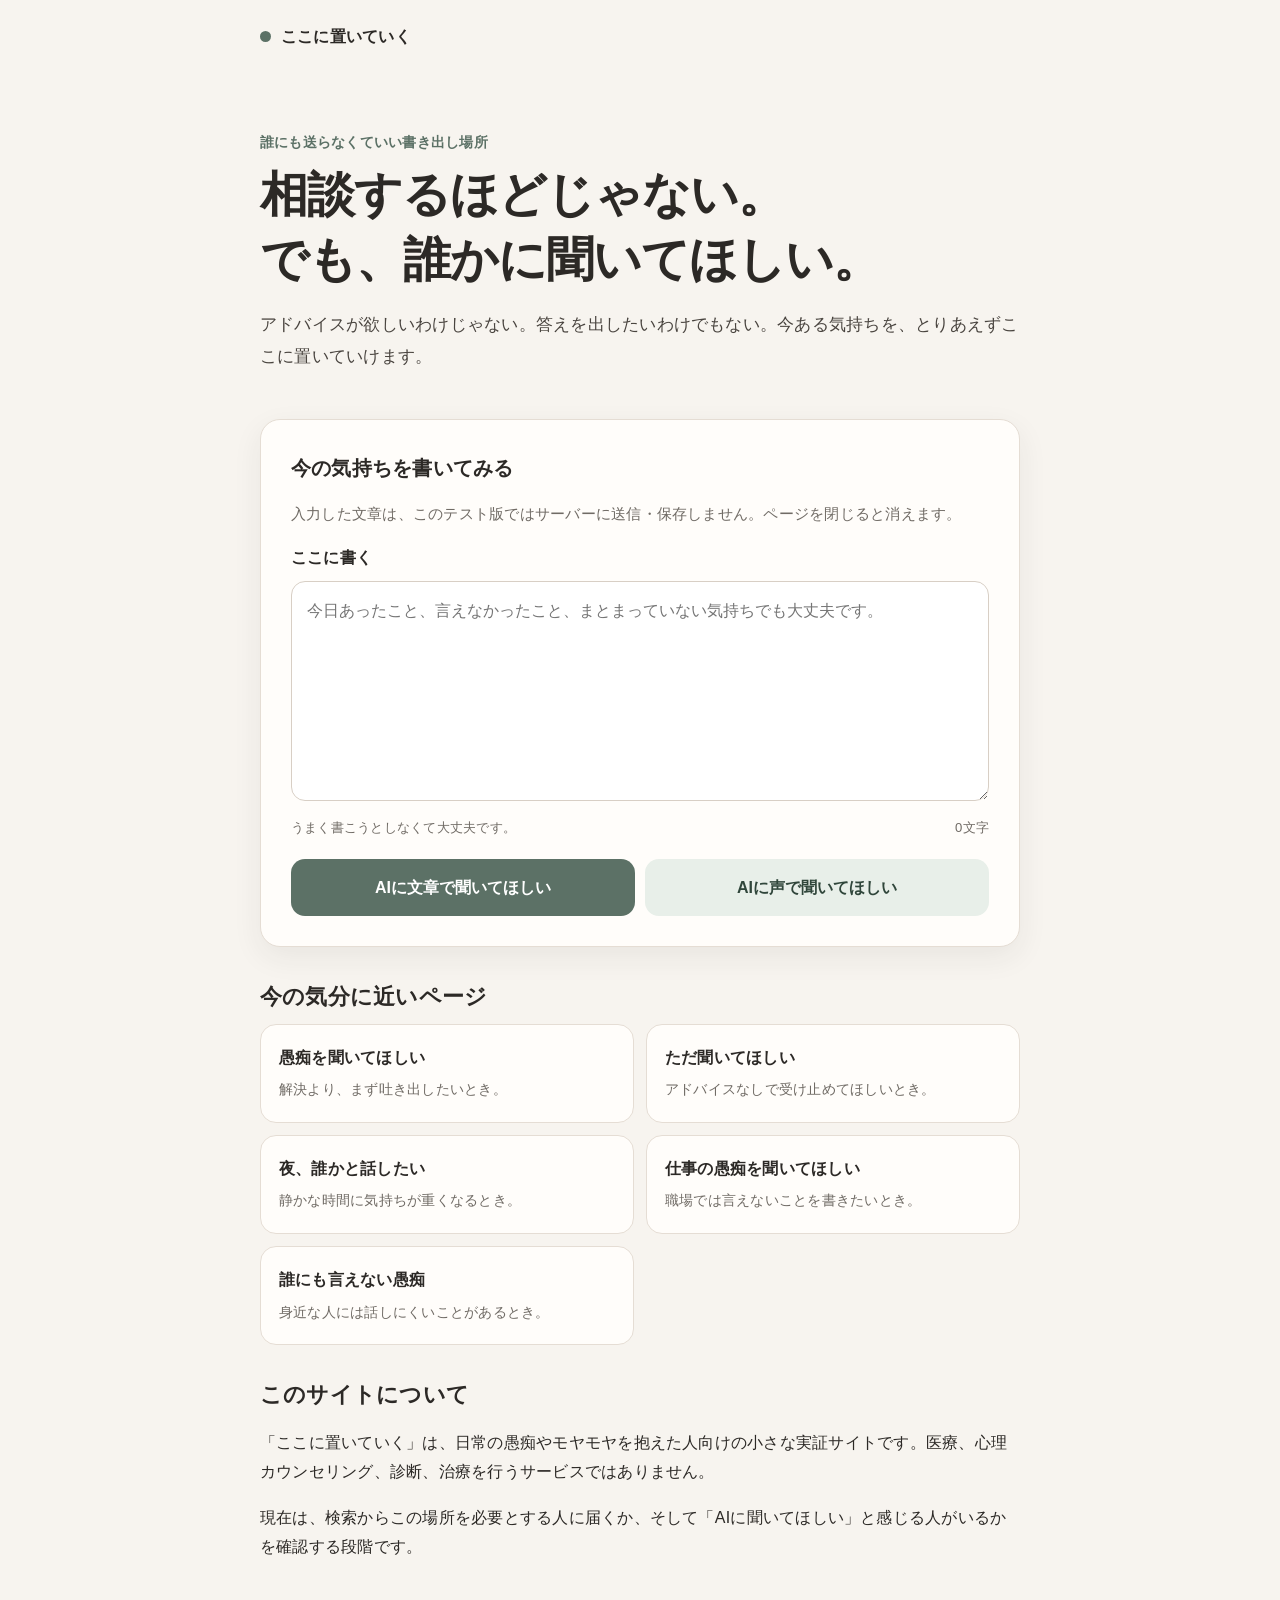
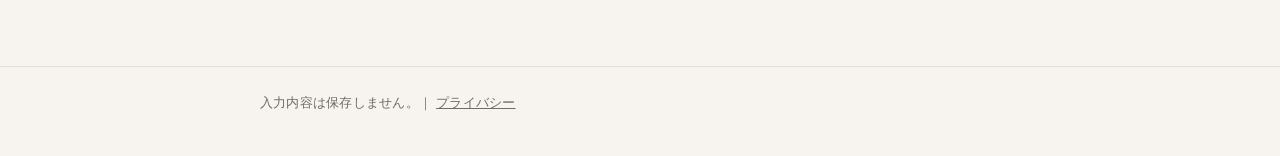
==== index.html @ f9aa9421 "Add homepage" ====
<!doctype html><html lang="ja"><head><meta charset="utf-8"><meta name="viewport" content="width=device-width,initial-scale=1"><title>ここに置いていく｜相談するほどじゃない。でも誰かに聞いてほしい</title><meta name="description" content="愚痴やモヤモヤを、誰にも送らずに書き出せる場所です。相談するほどではないけれど、誰かに聞いてほしい夜に。入力内容は端末上だけで扱います。"><link rel="canonical" href="https://chapinegi.github.io/kokoni-oku-test/"><meta name="robots" content="index,follow"><link rel="stylesheet" href="assets/styles.css"></head><body><header class="site-header"><div class="wrap"><a class="brand" href="./"><span class="brand-mark"></span>ここに置いていく</a></div></header><main><div class="wrap"><section class="hero"><p class="eyebrow">誰にも送らなくていい書き出し場所</p><h1>相談するほどじゃない。<br>でも、誰かに聞いてほしい。</h1><p class="lead">アドバイスが欲しいわけじゃない。答えを出したいわけでもない。今ある気持ちを、とりあえずここに置いていけます。</p></section><section class="paper write-box"><h2>今の気持ちを書いてみる</h2><p class="muted">入力した文章は、このテスト版ではサーバーに送信・保存しません。ページを閉じると消えます。</p><label for="story">ここに書く</label><textarea id="story" data-listen-text placeholder="今日あったこと、言えなかったこと、まとまっていない気持ちでも大丈夫です。"></textarea><div class="counter"><span class="smallprint">うまく書こうとしなくて大丈夫です。</span><span class="smallprint" data-char-count>0文字</span></div><div class="crisis" data-crisis-notice><strong>もし今、自分を傷つける危険があるなら</strong>このページだけで抱えず、緊急時は119番へ。厚生労働省の「こころの健康相談統一ダイヤル」など公的な相談窓口も利用できます。<br><a href="https://www.mhlw.go.jp/stf/seisakunitsuite/bunya/hukushi_kaigo/seikatsuhogo/jisatsu/kokoro_dial.html" rel="noopener noreferrer">厚生労働省の相談窓口を見る</a></div><div class="actions"><button class="button primary" type="button" data-interest="text">AIに文章で聞いてほしい</button><button class="button secondary" type="button" data-interest="voice">AIに声で聞いてほしい</button></div><div class="notice" data-preparing-notice>現在、聞き手機能はテスト準備中です。入力した文章は送信されていません。</div></section><section class="section"><h2>今の気分に近いページ</h2><div class="grid"><a class="card" href="guchi-wo-kiite-hoshii.html"><strong>愚痴を聞いてほしい</strong><span>解決より、まず吐き出したいとき。</span></a><a class="card" href="tada-kiite-hoshii.html"><strong>ただ聞いてほしい</strong><span>アドバイスなしで受け止めてほしいとき。</span></a><a class="card" href="yoru-darekato-hanashitai.html"><strong>夜、誰かと話したい</strong><span>静かな時間に気持ちが重くなるとき。</span></a><a class="card" href="shigoto-no-guchi.html"><strong>仕事の愚痴を聞いてほしい</strong><span>職場では言えないことを書きたいとき。</span></a><a class="card" href="darenimo-ienai-guchi.html"><strong>誰にも言えない愚痴</strong><span>身近な人には話しにくいことがあるとき。</span></a></div></section><section class="section"><h2>このサイトについて</h2><p>「ここに置いていく」は、日常の愚痴やモヤモヤを抱えた人向けの小さな実証サイトです。医療、心理カウンセリング、診断、治療を行うサービスではありません。</p><p>現在は、検索からこの場所を必要とする人に届くか、そして「AIに聞いてほしい」と感じる人がいるかを確認する段階です。</p></section></div></main><footer class="site-footer"><div class="wrap">入力内容は保存しません。｜ <a href="privacy.html">プライバシー</a></div></footer><script src="assets/app.js" defer></script></body></html>
---- assets/styles.css ----
:root{--bg:#f7f4ef;--paper:#fffdfa;--text:#2c2926;--muted:#706b65;--line:#e5ddd4;--accent:#5c7166;--accent2:#e8efe9;--warn:#fff5e8;--warnline:#e5b46b;--shadow:0 10px 30px rgba(47,42,37,.07)}
*{box-sizing:border-box}html{scroll-behavior:smooth}body{margin:0;background:var(--bg);color:var(--text);font-family:-apple-system,BlinkMacSystemFont,"Hiragino Kaku Gothic ProN","Hiragino Sans","Yu Gothic",Meiryo,sans-serif;line-height:1.85;letter-spacing:.015em}.wrap{width:min(760px,calc(100% - 32px));margin:0 auto}.site-header{padding:22px 0 10px}.brand{display:inline-flex;align-items:center;gap:10px;color:var(--text);text-decoration:none;font-weight:700}.brand-mark{width:11px;height:11px;border-radius:50%;background:var(--accent)}main{padding:14px 0 70px}.hero{padding:34px 0 22px}.eyebrow{font-size:.85rem;color:var(--accent);font-weight:700;margin:0 0 8px}.hero h1{font-size:clamp(1.9rem,7vw,3rem);line-height:1.35;letter-spacing:-.02em;margin:0 0 16px}.lead{font-size:1.08rem;color:#49443f;margin:0}.paper{background:var(--paper);border:1px solid var(--line);border-radius:20px;padding:24px;box-shadow:var(--shadow);margin:24px 0}.paper h2{font-size:1.25rem;margin:0 0 10px}.paper p:first-child{margin-top:0}.muted{color:var(--muted);font-size:.92rem}.write-box label{display:block;font-weight:700;margin-bottom:8px}.write-box textarea{width:100%;min-height:220px;resize:vertical;border:1px solid #d8cfc5;border-radius:14px;background:#fff;padding:15px;font:inherit;line-height:1.75;color:var(--text);outline:none}.write-box textarea:focus{border-color:#8aa095;box-shadow:0 0 0 3px rgba(92,113,102,.12)}.counter{display:flex;justify-content:space-between;gap:12px;margin-top:6px}.actions{display:grid;grid-template-columns:1fr;gap:10px;margin-top:18px}.button{appearance:none;border:0;border-radius:14px;padding:14px 16px;font:inherit;font-weight:700;cursor:pointer;text-align:center}.primary{background:var(--accent);color:#fff}.secondary{background:var(--accent2);color:#30463b}.button:disabled{opacity:.5;cursor:not-allowed}.notice{display:none;margin-top:16px;padding:14px 16px;border-radius:12px;background:#f2f1ee;color:#4e4a45}.notice.show{display:block}.crisis{display:none;margin:16px 0;padding:16px;border:1px solid var(--warnline);background:var(--warn);border-radius:14px}.crisis.show{display:block}.crisis strong{display:block;margin-bottom:5px}.crisis a{color:#704d20}.grid{display:grid;grid-template-columns:1fr;gap:12px}.card{display:block;background:var(--paper);border:1px solid var(--line);border-radius:16px;padding:18px;color:var(--text);text-decoration:none}.card:hover{border-color:#bfb1a3}.card strong{display:block;margin-bottom:2px}.card span{color:var(--muted);font-size:.9rem}.section{margin:34px 0}.section h2{font-size:1.35rem;line-height:1.5;margin-bottom:10px}.section h3{font-size:1.05rem;margin:20px 0 4px}.list{padding-left:1.2em}.nav-links{display:flex;flex-wrap:wrap;gap:8px;margin:28px 0}.nav-links a{font-size:.88rem;color:#4a5f54;background:#e8efe9;padding:7px 10px;border-radius:999px;text-decoration:none}.site-footer{border-top:1px solid var(--line);padding:24px 0 40px;color:var(--muted);font-size:.84rem}.site-footer a{color:inherit}.smallprint{font-size:.82rem;color:var(--muted)}.divider{height:1px;background:var(--line);margin:24px 0}@media(min-width:640px){.paper{padding:30px}.actions{grid-template-columns:1fr 1fr}.grid{grid-template-columns:1fr 1fr}.hero{padding-top:54px}}
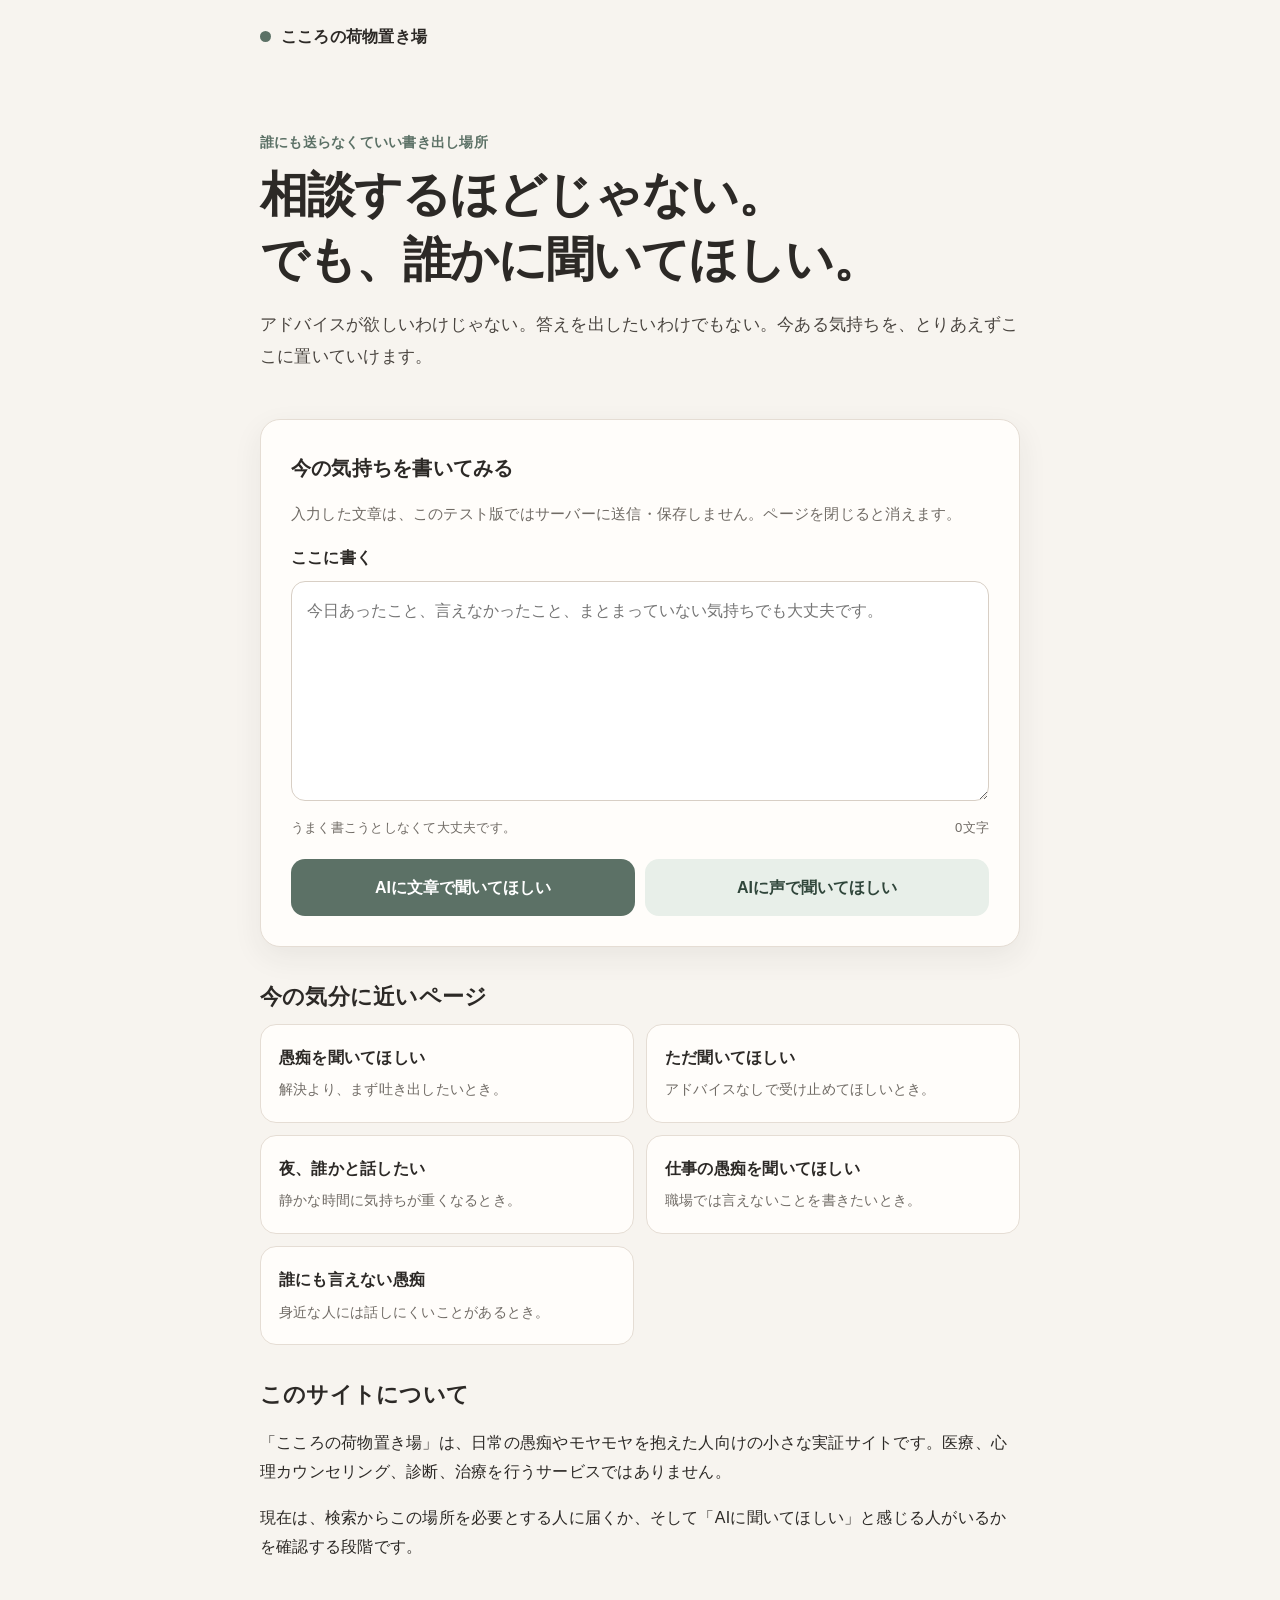
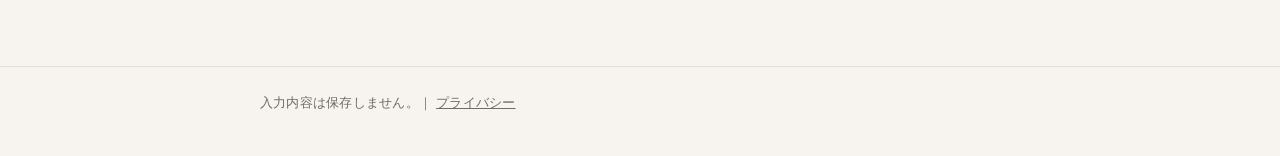
==== commit f7e12bd7: "サイト名をこころの荷物置き場に変更" ====
--- a/index.html
+++ b/index.html
@@ -1 +1 @@
-<!doctype html><html lang="ja"><head><meta charset="utf-8"><meta name="viewport" content="width=device-width,initial-scale=1"><title>ここに置いていく｜相談するほどじゃない。でも誰かに聞いてほしい</title><meta name="description" content="愚痴やモヤモヤを、誰にも送らずに書き出せる場所です。相談するほどではないけれど、誰かに聞いてほしい夜に。入力内容は端末上だけで扱います。"><link rel="canonical" href="https://chapinegi.github.io/kokoni-oku-test/"><meta name="robots" content="index,follow"><link rel="stylesheet" href="assets/styles.css"></head><body><header class="site-header"><div class="wrap"><a class="brand" href="./"><span class="brand-mark"></span>ここに置いていく</a></div></header><main><div class="wrap"><section class="hero"><p class="eyebrow">誰にも送らなくていい書き出し場所</p><h1>相談するほどじゃない。<br>でも、誰かに聞いてほしい。</h1><p class="lead">アドバイスが欲しいわけじゃない。答えを出したいわけでもない。今ある気持ちを、とりあえずここに置いていけます。</p></section><section class="paper write-box"><h2>今の気持ちを書いてみる</h2><p class="muted">入力した文章は、このテスト版ではサーバーに送信・保存しません。ページを閉じると消えます。</p><label for="story">ここに書く</label><textarea id="story" data-listen-text placeholder="今日あったこと、言えなかったこと、まとまっていない気持ちでも大丈夫です。"></textarea><div class="counter"><span class="smallprint">うまく書こうとしなくて大丈夫です。</span><span class="smallprint" data-char-count>0文字</span></div><div class="crisis" data-crisis-notice><strong>もし今、自分を傷つける危険があるなら</strong>このページだけで抱えず、緊急時は119番へ。厚生労働省の「こころの健康相談統一ダイヤル」など公的な相談窓口も利用できます。<br><a href="https://www.mhlw.go.jp/stf/seisakunitsuite/bunya/hukushi_kaigo/seikatsuhogo/jisatsu/kokoro_dial.html" rel="noopener noreferrer">厚生労働省の相談窓口を見る</a></div><div class="actions"><button class="button primary" type="button" data-interest="text">AIに文章で聞いてほしい</button><button class="button secondary" type="button" data-interest="voice">AIに声で聞いてほしい</button></div><div class="notice" data-preparing-notice>現在、聞き手機能はテスト準備中です。入力した文章は送信されていません。</div></section><section class="section"><h2>今の気分に近いページ</h2><div class="grid"><a class="card" href="guchi-wo-kiite-hoshii.html"><strong>愚痴を聞いてほしい</strong><span>解決より、まず吐き出したいとき。</span></a><a class="card" href="tada-kiite-hoshii.html"><strong>ただ聞いてほしい</strong><span>アドバイスなしで受け止めてほしいとき。</span></a><a class="card" href="yoru-darekato-hanashitai.html"><strong>夜、誰かと話したい</strong><span>静かな時間に気持ちが重くなるとき。</span></a><a class="card" href="shigoto-no-guchi.html"><strong>仕事の愚痴を聞いてほしい</strong><span>職場では言えないことを書きたいとき。</span></a><a class="card" href="darenimo-ienai-guchi.html"><strong>誰にも言えない愚痴</strong><span>身近な人には話しにくいことがあるとき。</span></a></div></section><section class="section"><h2>このサイトについて</h2><p>「ここに置いていく」は、日常の愚痴やモヤモヤを抱えた人向けの小さな実証サイトです。医療、心理カウンセリング、診断、治療を行うサービスではありません。</p><p>現在は、検索からこの場所を必要とする人に届くか、そして「AIに聞いてほしい」と感じる人がいるかを確認する段階です。</p></section></div></main><footer class="site-footer"><div class="wrap">入力内容は保存しません。｜ <a href="privacy.html">プライバシー</a></div></footer><script src="assets/app.js" defer></script></body></html>
+<!doctype html><html lang="ja"><head><meta charset="utf-8"><meta name="viewport" content="width=device-width,initial-scale=1"><title>こころの荷物置き場｜相談するほどじゃない。でも誰かに聞いてほしい</title><meta name="description" content="愚痴やモヤモヤを、誰にも送らずに書き出せる場所です。相談するほどではないけれど、誰かに聞いてほしい夜に。入力内容は端末上だけで扱います。"><link rel="canonical" href="https://chapinegi.github.io/kokoni-oku-test/"><meta name="robots" content="index,follow"><link rel="stylesheet" href="assets/styles.css"></head><body><header class="site-header"><div class="wrap"><a class="brand" href="./"><span class="brand-mark"></span>こころの荷物置き場</a></div></header><main><div class="wrap"><section class="hero"><p class="eyebrow">誰にも送らなくていい書き出し場所</p><h1>相談するほどじゃない。<br>でも、誰かに聞いてほしい。</h1><p class="lead">アドバイスが欲しいわけじゃない。答えを出したいわけでもない。今ある気持ちを、とりあえずここに置いていけます。</p></section><section class="paper write-box"><h2>今の気持ちを書いてみる</h2><p class="muted">入力した文章は、このテスト版ではサーバーに送信・保存しません。ページを閉じると消えます。</p><label for="story">ここに書く</label><textarea id="story" data-listen-text placeholder="今日あったこと、言えなかったこと、まとまっていない気持ちでも大丈夫です。"></textarea><div class="counter"><span class="smallprint">うまく書こうとしなくて大丈夫です。</span><span class="smallprint" data-char-count>0文字</span></div><div class="crisis" data-crisis-notice><strong>もし今、自分を傷つける危険があるなら</strong>このページだけで抱えず、緊急時は119番へ。厚生労働省の「こころの健康相談統一ダイヤル」など公的な相談窓口も利用できます。<br><a href="https://www.mhlw.go.jp/stf/seisakunitsuite/bunya/hukushi_kaigo/seikatsuhogo/jisatsu/kokoro_dial.html" rel="noopener noreferrer">厚生労働省の相談窓口を見る</a></div><div class="actions"><button class="button primary" type="button" data-interest="text">AIに文章で聞いてほしい</button><button class="button secondary" type="button" data-interest="voice">AIに声で聞いてほしい</button></div><div class="notice" data-preparing-notice>現在、聞き手機能はテスト準備中です。入力した文章は送信されていません。</div></section><section class="section"><h2>今の気分に近いページ</h2><div class="grid"><a class="card" href="guchi-wo-kiite-hoshii.html"><strong>愚痴を聞いてほしい</strong><span>解決より、まず吐き出したいとき。</span></a><a class="card" href="tada-kiite-hoshii.html"><strong>ただ聞いてほしい</strong><span>アドバイスなしで受け止めてほしいとき。</span></a><a class="card" href="yoru-darekato-hanashitai.html"><strong>夜、誰かと話したい</strong><span>静かな時間に気持ちが重くなるとき。</span></a><a class="card" href="shigoto-no-guchi.html"><strong>仕事の愚痴を聞いてほしい</strong><span>職場では言えないことを書きたいとき。</span></a><a class="card" href="darenimo-ienai-guchi.html"><strong>誰にも言えない愚痴</strong><span>身近な人には話しにくいことがあるとき。</span></a></div></section><section class="section"><h2>このサイトについて</h2><p>「こころの荷物置き場」は、日常の愚痴やモヤモヤを抱えた人向けの小さな実証サイトです。医療、心理カウンセリング、診断、治療を行うサービスではありません。</p><p>現在は、検索からこの場所を必要とする人に届くか、そして「AIに聞いてほしい」と感じる人がいるかを確認する段階です。</p></section></div></main><footer class="site-footer"><div class="wrap">入力内容は保存しません。｜ <a href="privacy.html">プライバシー</a></div></footer><script src="assets/app.js" defer></script></body></html>
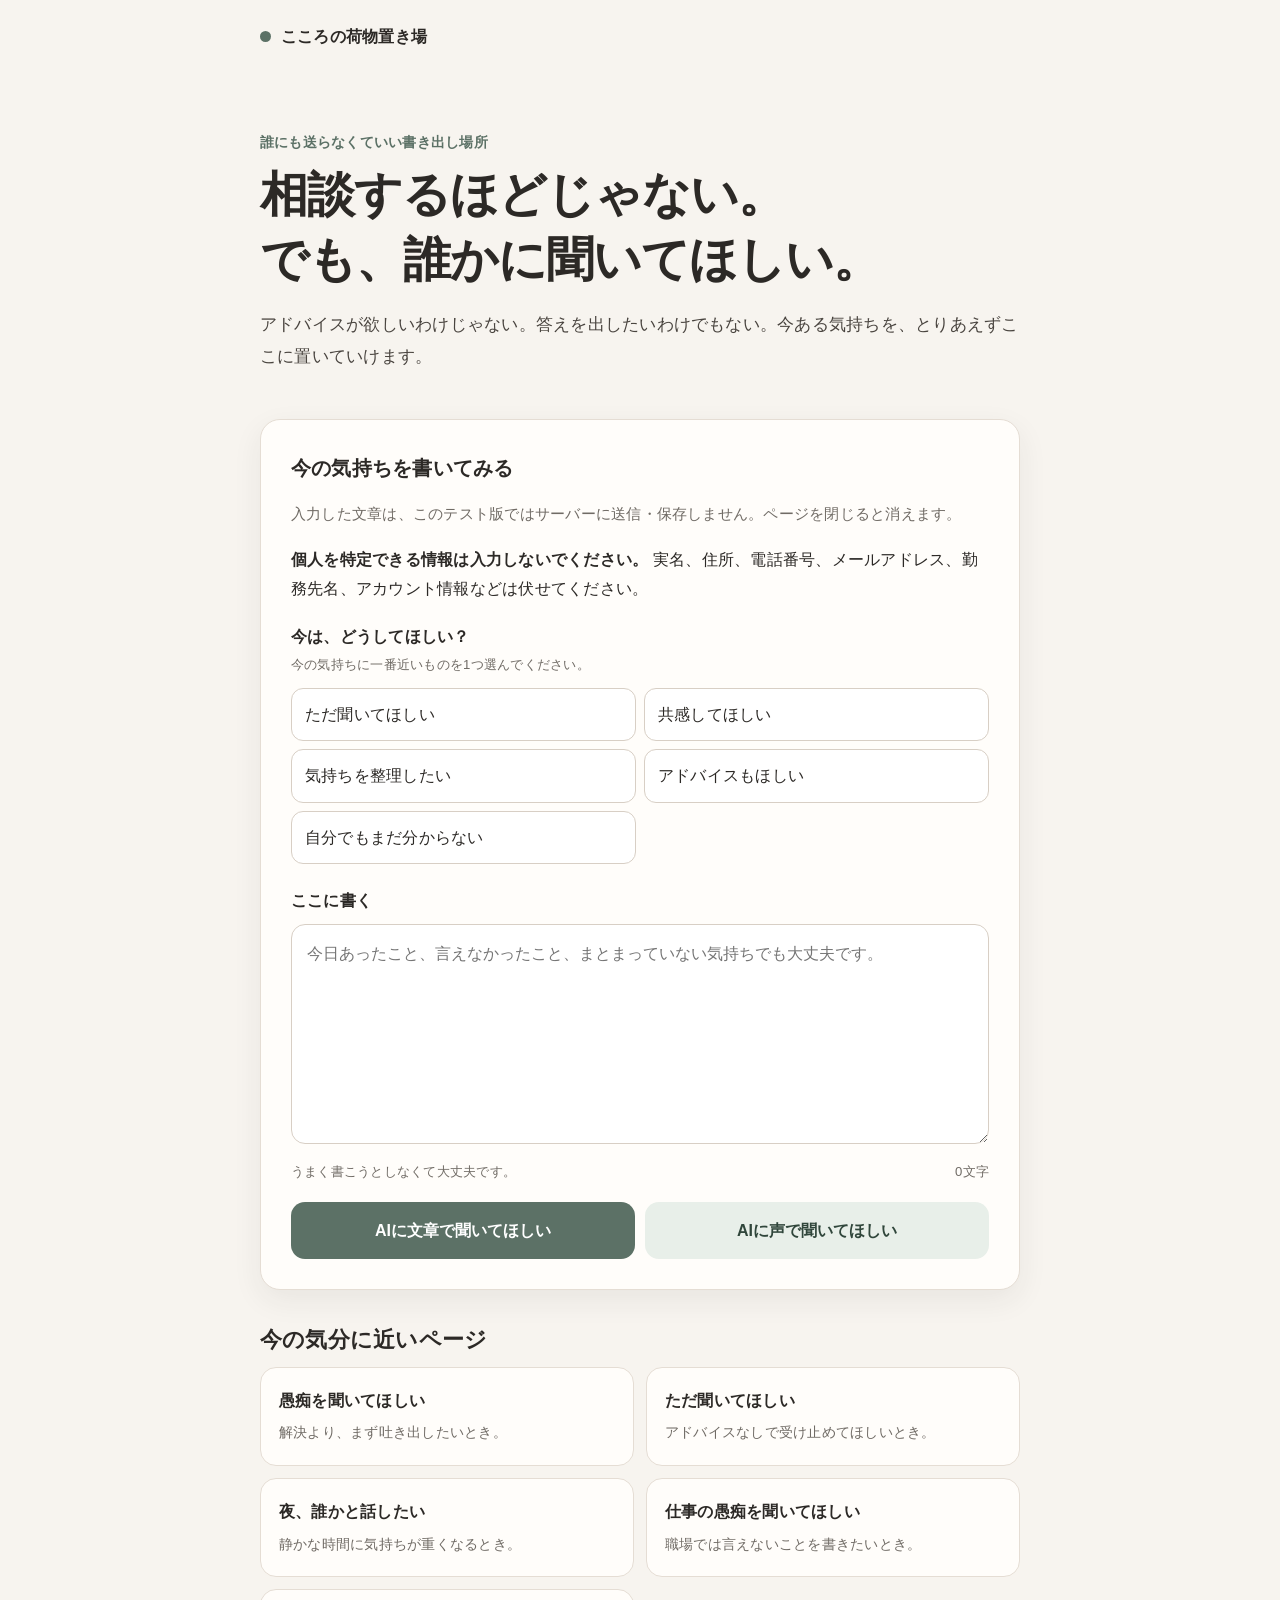
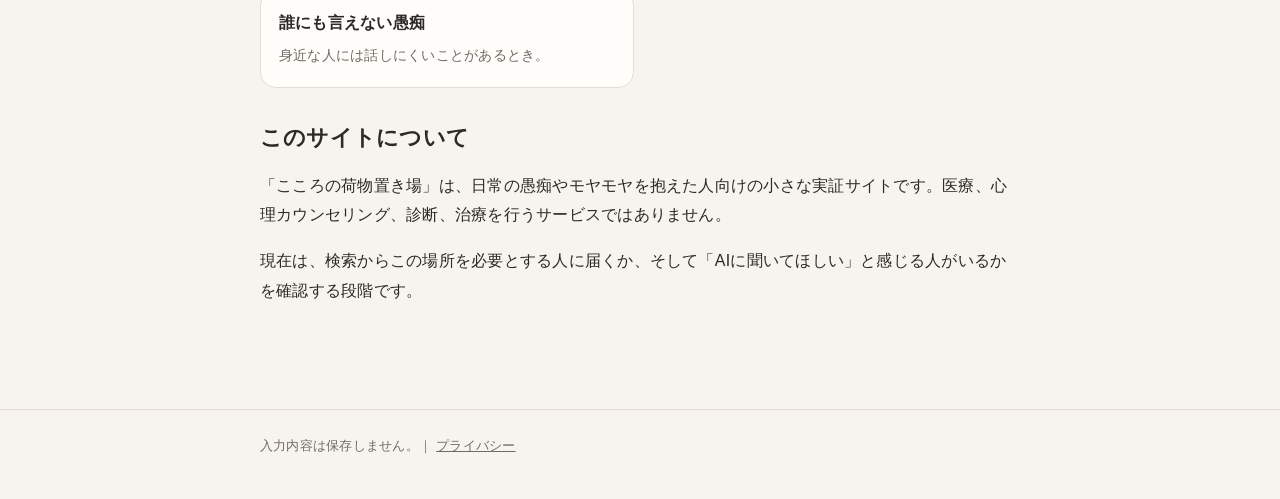
==== commit 53d7af81: "セキュリティ強化: index.html" ====
--- a/index.html
+++ b/index.html
@@ -1 +1 @@
-<!doctype html><html lang="ja"><head><meta charset="utf-8"><meta name="viewport" content="width=device-width,initial-scale=1"><title>こころの荷物置き場｜相談するほどじゃない。でも誰かに聞いてほしい</title><meta name="description" content="愚痴やモヤモヤを、誰にも送らずに書き出せる場所です。相談するほどではないけれど、誰かに聞いてほしい夜に。入力内容は端末上だけで扱います。"><link rel="canonical" href="https://chapinegi.github.io/kokoni-oku-test/"><meta name="robots" content="index,follow"><link rel="stylesheet" href="assets/styles.css"></head><body><header class="site-header"><div class="wrap"><a class="brand" href="./"><span class="brand-mark"></span>こころの荷物置き場</a></div></header><main><div class="wrap"><section class="hero"><p class="eyebrow">誰にも送らなくていい書き出し場所</p><h1>相談するほどじゃない。<br>でも、誰かに聞いてほしい。</h1><p class="lead">アドバイスが欲しいわけじゃない。答えを出したいわけでもない。今ある気持ちを、とりあえずここに置いていけます。</p></section><section class="paper write-box"><h2>今の気持ちを書いてみる</h2><p class="muted">入力した文章は、このテスト版ではサーバーに送信・保存しません。ページを閉じると消えます。</p><label for="story">ここに書く</label><textarea id="story" data-listen-text placeholder="今日あったこと、言えなかったこと、まとまっていない気持ちでも大丈夫です。"></textarea><div class="counter"><span class="smallprint">うまく書こうとしなくて大丈夫です。</span><span class="smallprint" data-char-count>0文字</span></div><div class="crisis" data-crisis-notice><strong>もし今、自分を傷つける危険があるなら</strong>このページだけで抱えず、緊急時は119番へ。厚生労働省の「こころの健康相談統一ダイヤル」など公的な相談窓口も利用できます。<br><a href="https://www.mhlw.go.jp/stf/seisakunitsuite/bunya/hukushi_kaigo/seikatsuhogo/jisatsu/kokoro_dial.html" rel="noopener noreferrer">厚生労働省の相談窓口を見る</a></div><div class="actions"><button class="button primary" type="button" data-interest="text">AIに文章で聞いてほしい</button><button class="button secondary" type="button" data-interest="voice">AIに声で聞いてほしい</button></div><div class="notice" data-preparing-notice>現在、聞き手機能はテスト準備中です。入力した文章は送信されていません。</div></section><section class="section"><h2>今の気分に近いページ</h2><div class="grid"><a class="card" href="guchi-wo-kiite-hoshii.html"><strong>愚痴を聞いてほしい</strong><span>解決より、まず吐き出したいとき。</span></a><a class="card" href="tada-kiite-hoshii.html"><strong>ただ聞いてほしい</strong><span>アドバイスなしで受け止めてほしいとき。</span></a><a class="card" href="yoru-darekato-hanashitai.html"><strong>夜、誰かと話したい</strong><span>静かな時間に気持ちが重くなるとき。</span></a><a class="card" href="shigoto-no-guchi.html"><strong>仕事の愚痴を聞いてほしい</strong><span>職場では言えないことを書きたいとき。</span></a><a class="card" href="darenimo-ienai-guchi.html"><strong>誰にも言えない愚痴</strong><span>身近な人には話しにくいことがあるとき。</span></a></div></section><section class="section"><h2>このサイトについて</h2><p>「こころの荷物置き場」は、日常の愚痴やモヤモヤを抱えた人向けの小さな実証サイトです。医療、心理カウンセリング、診断、治療を行うサービスではありません。</p><p>現在は、検索からこの場所を必要とする人に届くか、そして「AIに聞いてほしい」と感じる人がいるかを確認する段階です。</p></section></div></main><footer class="site-footer"><div class="wrap">入力内容は保存しません。｜ <a href="privacy.html">プライバシー</a></div></footer><script src="assets/app.js" defer></script></body></html>
+<!doctype html><html lang="ja"><head><meta charset="utf-8"><meta name="viewport" content="width=device-width,initial-scale=1"><meta http-equiv="Content-Security-Policy" content="default-src 'self'; script-src 'self' https://www.googletagmanager.com; connect-src 'self' https://www.google-analytics.com https://*.google-analytics.com https://www.googletagmanager.com https://*.googletagmanager.com; img-src 'self' data: https://www.google-analytics.com https://*.google-analytics.com https://www.googletagmanager.com; style-src 'self'; font-src 'self'; object-src 'none'; base-uri 'self'; form-action 'self'; frame-src 'none'; upgrade-insecure-requests"><meta name="referrer" content="strict-origin-when-cross-origin"><title>こころの荷物置き場｜相談するほどじゃない。でも誰かに聞いてほしい</title><meta name="description" content="愚痴やモヤモヤを、誰にも送らずに書き出せる場所です。相談するほどではないけれど、誰かに聞いてほしい夜に。入力内容は端末上だけで扱います。"><link rel="canonical" href="https://chapinegi.github.io/kokoni-oku-test/"><meta name="robots" content="index,follow"><meta name="google-site-verification" content="9UsX0KPoDCQbITZWmOol4BQfDYQZDDzf7jYPkFYIEwQ"><link rel="stylesheet" href="assets/styles.css"></head><body><header class="site-header"><div class="wrap"><a class="brand" href="./"><span class="brand-mark"></span>こころの荷物置き場</a></div></header><main><div class="wrap"><section class="hero"><p class="eyebrow">誰にも送らなくていい書き出し場所</p><h1>相談するほどじゃない。<br>でも、誰かに聞いてほしい。</h1><p class="lead">アドバイスが欲しいわけじゃない。答えを出したいわけでもない。今ある気持ちを、とりあえずここに置いていけます。</p></section><section class="paper write-box"><h2>今の気持ちを書いてみる</h2><p class="muted">入力した文章は、このテスト版ではサーバーに送信・保存しません。ページを閉じると消えます。</p><p class="privacy-note"><strong>個人を特定できる情報は入力しないでください。</strong> 実名、住所、電話番号、メールアドレス、勤務先名、アカウント情報などは伏せてください。</p><label for="story">ここに書く</label><textarea id="story" data-listen-text autocomplete="off" autocorrect="off" autocapitalize="sentences" spellcheck="false" placeholder="今日あったこと、言えなかったこと、まとまっていない気持ちでも大丈夫です。"></textarea><div class="counter"><span class="smallprint">うまく書こうとしなくて大丈夫です。</span><span class="smallprint" data-char-count>0文字</span></div><div class="crisis" data-crisis-notice><strong>もし今、自分を傷つける危険があるなら</strong>このページだけで抱えず、緊急時は119番へ。厚生労働省の「こころの健康相談統一ダイヤル」など公的な相談窓口も利用できます。<br><a href="https://www.mhlw.go.jp/stf/seisakunitsuite/bunya/hukushi_kaigo/seikatsuhogo/jisatsu/kokoro_dial.html" rel="noopener noreferrer">厚生労働省の相談窓口を見る</a></div><div class="actions"><button class="button primary" type="button" data-interest="text">AIに文章で聞いてほしい</button><button class="button secondary" type="button" data-interest="voice">AIに声で聞いてほしい</button></div><div class="notice" data-preparing-notice>現在、聞き手機能はテスト準備中です。入力した文章は送信されていません。</div></section><section class="section"><h2>今の気分に近いページ</h2><div class="grid"><a class="card" href="guchi-wo-kiite-hoshii.html"><strong>愚痴を聞いてほしい</strong><span>解決より、まず吐き出したいとき。</span></a><a class="card" href="tada-kiite-hoshii.html"><strong>ただ聞いてほしい</strong><span>アドバイスなしで受け止めてほしいとき。</span></a><a class="card" href="yoru-darekato-hanashitai.html"><strong>夜、誰かと話したい</strong><span>静かな時間に気持ちが重くなるとき。</span></a><a class="card" href="shigoto-no-guchi.html"><strong>仕事の愚痴を聞いてほしい</strong><span>職場では言えないことを書きたいとき。</span></a><a class="card" href="darenimo-ienai-guchi.html"><strong>誰にも言えない愚痴</strong><span>身近な人には話しにくいことがあるとき。</span></a></div></section><section class="section"><h2>このサイトについて</h2><p>「こころの荷物置き場」は、日常の愚痴やモヤモヤを抱えた人向けの小さな実証サイトです。医療、心理カウンセリング、診断、治療を行うサービスではありません。</p><p>現在は、検索からこの場所を必要とする人に届くか、そして「AIに聞いてほしい」と感じる人がいるかを確認する段階です。</p></section></div></main><footer class="site-footer"><div class="wrap">入力内容は保存しません。｜ <a href="privacy.html">プライバシー</a></div></footer><script src="assets/app.js" defer></script></body></html>
--- a/assets/styles.css
+++ b/assets/styles.css
@@ -1,2 +1,4 @@
 :root{--bg:#f7f4ef;--paper:#fffdfa;--text:#2c2926;--muted:#706b65;--line:#e5ddd4;--accent:#5c7166;--accent2:#e8efe9;--warn:#fff5e8;--warnline:#e5b46b;--shadow:0 10px 30px rgba(47,42,37,.07)}
-*{box-sizing:border-box}html{scroll-behavior:smooth}body{margin:0;background:var(--bg);color:var(--text);font-family:-apple-system,BlinkMacSystemFont,"Hiragino Kaku Gothic ProN","Hiragino Sans","Yu Gothic",Meiryo,sans-serif;line-height:1.85;letter-spacing:.015em}.wrap{width:min(760px,calc(100% - 32px));margin:0 auto}.site-header{padding:22px 0 10px}.brand{display:inline-flex;align-items:center;gap:10px;color:var(--text);text-decoration:none;font-weight:700}.brand-mark{width:11px;height:11px;border-radius:50%;background:var(--accent)}main{padding:14px 0 70px}.hero{padding:34px 0 22px}.eyebrow{font-size:.85rem;color:var(--accent);font-weight:700;margin:0 0 8px}.hero h1{font-size:clamp(1.9rem,7vw,3rem);line-height:1.35;letter-spacing:-.02em;margin:0 0 16px}.lead{font-size:1.08rem;color:#49443f;margin:0}.paper{background:var(--paper);border:1px solid var(--line);border-radius:20px;padding:24px;box-shadow:var(--shadow);margin:24px 0}.paper h2{font-size:1.25rem;margin:0 0 10px}.paper p:first-child{margin-top:0}.muted{color:var(--muted);font-size:.92rem}.write-box label{display:block;font-weight:700;margin-bottom:8px}.write-box textarea{width:100%;min-height:220px;resize:vertical;border:1px solid #d8cfc5;border-radius:14px;background:#fff;padding:15px;font:inherit;line-height:1.75;color:var(--text);outline:none}.write-box textarea:focus{border-color:#8aa095;box-shadow:0 0 0 3px rgba(92,113,102,.12)}.counter{display:flex;justify-content:space-between;gap:12px;margin-top:6px}.actions{display:grid;grid-template-columns:1fr;gap:10px;margin-top:18px}.button{appearance:none;border:0;border-radius:14px;padding:14px 16px;font:inherit;font-weight:700;cursor:pointer;text-align:center}.primary{background:var(--accent);color:#fff}.secondary{background:var(--accent2);color:#30463b}.button:disabled{opacity:.5;cursor:not-allowed}.notice{display:none;margin-top:16px;padding:14px 16px;border-radius:12px;background:#f2f1ee;color:#4e4a45}.notice.show{display:block}.crisis{display:none;margin:16px 0;padding:16px;border:1px solid var(--warnline);background:var(--warn);border-radius:14px}.crisis.show{display:block}.crisis strong{display:block;margin-bottom:5px}.crisis a{color:#704d20}.grid{display:grid;grid-template-columns:1fr;gap:12px}.card{display:block;background:var(--paper);border:1px solid var(--line);border-radius:16px;padding:18px;color:var(--text);text-decoration:none}.card:hover{border-color:#bfb1a3}.card strong{display:block;margin-bottom:2px}.card span{color:var(--muted);font-size:.9rem}.section{margin:34px 0}.section h2{font-size:1.35rem;line-height:1.5;margin-bottom:10px}.section h3{font-size:1.05rem;margin:20px 0 4px}.list{padding-left:1.2em}.nav-links{display:flex;flex-wrap:wrap;gap:8px;margin:28px 0}.nav-links a{font-size:.88rem;color:#4a5f54;background:#e8efe9;padding:7px 10px;border-radius:999px;text-decoration:none}.site-footer{border-top:1px solid var(--line);padding:24px 0 40px;color:var(--muted);font-size:.84rem}.site-footer a{color:inherit}.smallprint{font-size:.82rem;color:var(--muted)}.divider{height:1px;background:var(--line);margin:24px 0}@media(min-width:640px){.paper{padding:30px}.actions{grid-template-columns:1fr 1fr}.grid{grid-template-columns:1fr 1fr}.hero{padding-top:54px}}
+*{box-sizing:border-box}html{scroll-behavior:smooth}body{margin:0;background:var(--bg);color:var(--text);font-family:-apple-system,BlinkMacSystemFont,"Hiragino Kaku Gothic ProN","Hiragino Sans","Yu Gothic",Meiryo,sans-serif;line-height:1.85;letter-spacing:.015em}.wrap{width:min(760px,calc(100% - 32px));margin:0 auto}.site-header{padding:22px 0 10px}.brand{display:inline-flex;align-items:center;gap:10px;color:var(--text);text-decoration:none;font-weight:700}.brand-mark{width:11px;height:11px;border-radius:50%;background:var(--accent)}main{padding:14px 0 70px}.hero{padding:34px 0 22px}.eyebrow{font-size:.85rem;color:var(--accent);font-weight:700;margin:0 0 8px}.hero h1{font-size:clamp(1.9rem,7vw,3rem);line-height:1.35;letter-spacing:-.02em;margin:0 0 16px}.lead{font-size:1.08rem;color:#49443f;margin:0}.paper{background:var(--paper);border:1px solid var(--line);border-radius:20px;padding:24px;box-shadow:var(--shadow);margin:24px 0}.paper h2{font-size:1.25rem;margin:0 0 10px}.paper p:first-child{margin-top:0}.muted{color:var(--muted);font-size:.92rem}.write-box label{display:block;font-weight:700;margin-bottom:8px}.write-box textarea{width:100%;min-height:220px;resize:vertical;border:1px solid #d8cfc5;border-radius:14px;background:#fff;padding:15px;font:inherit;line-height:1.75;color:var(--text);outline:none}.write-box textarea:focus{border-color:#8aa095;box-shadow:0 0 0 3px rgba(92,113,102,.12)}.counter{display:flex;justify-content:space-between;gap:12px;margin-top:6px}.actions{display:grid;grid-template-columns:1fr;gap:10px;margin-top:18px}.button{appearance:none;border:0;border-radius:14px;padding:14px 16px;font:inherit;font-weight:700;cursor:pointer;text-align:center}.primary{background:var(--accent);color:#fff}.secondary{background:var(--accent2);color:#30463b}.button:disabled{opacity:.5;cursor:not-allowed}.notice{display:none;margin-top:16px;padding:14px 16px;border-radius:12px;background:#f2f1ee;color:#4e4a45}.notice.show{display:block}.crisis{display:none;margin:16px 0;padding:16px;border:1px solid var(--warnline);background:var(--warn);border-radius:14px}.crisis.show{display:block}.crisis strong{display:block;margin-bottom:5px}.crisis a{color:#704d20}.grid{display:grid;grid-template-columns:1fr;gap:12px}.card{display:block;background:var(--paper);border:1px solid var(--line);border-radius:16px;padding:18px;color:var(--text);text-decoration:none}.card:hover{border-color:#bfb1a3}.card strong{display:block;margin-bottom:2px}.card span{color:var(--muted);font-size:.9rem}.section{margin:34px 0}.section h2{font-size:1.35rem;line-height:1.5;margin-bottom:10px}.section h3{font-size:1.05rem;margin:20px 0 4px}.list{padding-left:1.2em}.nav-links{display:flex;flex-wrap:wrap;gap:8px;margin:28px 0}.nav-links a{font-size:.88rem;color:#4a5f54;background:#e8efe9;padding:7px 10px;border-radius:999px;text-decoration:none}.site-footer{border-top:1px solid var(--line);padding:24px 0 40px;color:var(--muted);font-size:.84rem}.site-footer a{color:inherit}.smallprint{font-size:.82rem;color:var(--muted)}.divider{height:1px;background:var(--line);margin:24px 0}
+.goal-selector{border:0;padding:0;margin:18px 0 22px;min-width:0}.goal-selector legend{font-weight:700;padding:0;margin:0 0 2px}.goal-help{margin:0 0 10px}.goal-options{display:grid;grid-template-columns:1fr;gap:8px}.goal-option{position:relative;margin:0!important;cursor:pointer}.goal-option input{position:absolute;opacity:0;pointer-events:none}.goal-option span{display:block;border:1px solid #d8cfc5;border-radius:12px;background:#fff;padding:11px 13px;font-weight:500;transition:border-color .15s,background .15s,box-shadow .15s}.goal-option input:checked+span{border-color:var(--accent);background:var(--accent2);box-shadow:0 0 0 2px rgba(92,113,102,.08)}.goal-option input:focus-visible+span{outline:2px solid var(--accent);outline-offset:2px}.goal-selector.needs-choice{padding:12px;border:1px solid var(--warnline);border-radius:14px;background:var(--warn)}.goal-required{display:none;margin-top:10px;font-size:.86rem;font-weight:700;color:#7a5421}.goal-required.show{display:block}.end-panel{display:none}.end-panel.show{display:block}.end-panel h3{font-size:1rem;line-height:1.6;margin:20px 0 10px}.rating-group{display:grid;grid-template-columns:repeat(5,1fr);gap:8px}.rating-button,.choice-button{appearance:none;border:1px solid #d8cfc5;background:#fff;color:var(--text);border-radius:12px;padding:11px 8px;font:inherit;cursor:pointer}.rating-button.selected,.choice-button.selected{border-color:var(--accent);background:var(--accent2);font-weight:700}.rating-caption{display:flex;justify-content:space-between;margin:4px 2px 0}.match-options{display:grid;grid-template-columns:1fr;gap:8px}.consent-box{margin-top:24px;padding:18px;border:1px solid var(--line);border-radius:14px;background:#faf8f4}.consent-box h3{margin-top:0}.consent-box p{font-size:.9rem}.compact-actions{margin-top:12px}
+@media(min-width:640px){.paper{padding:30px}.actions{grid-template-columns:1fr 1fr}.grid{grid-template-columns:1fr 1fr}.hero{padding-top:54px}.goal-options{grid-template-columns:1fr 1fr}.match-options{grid-template-columns:repeat(3,1fr)}}
